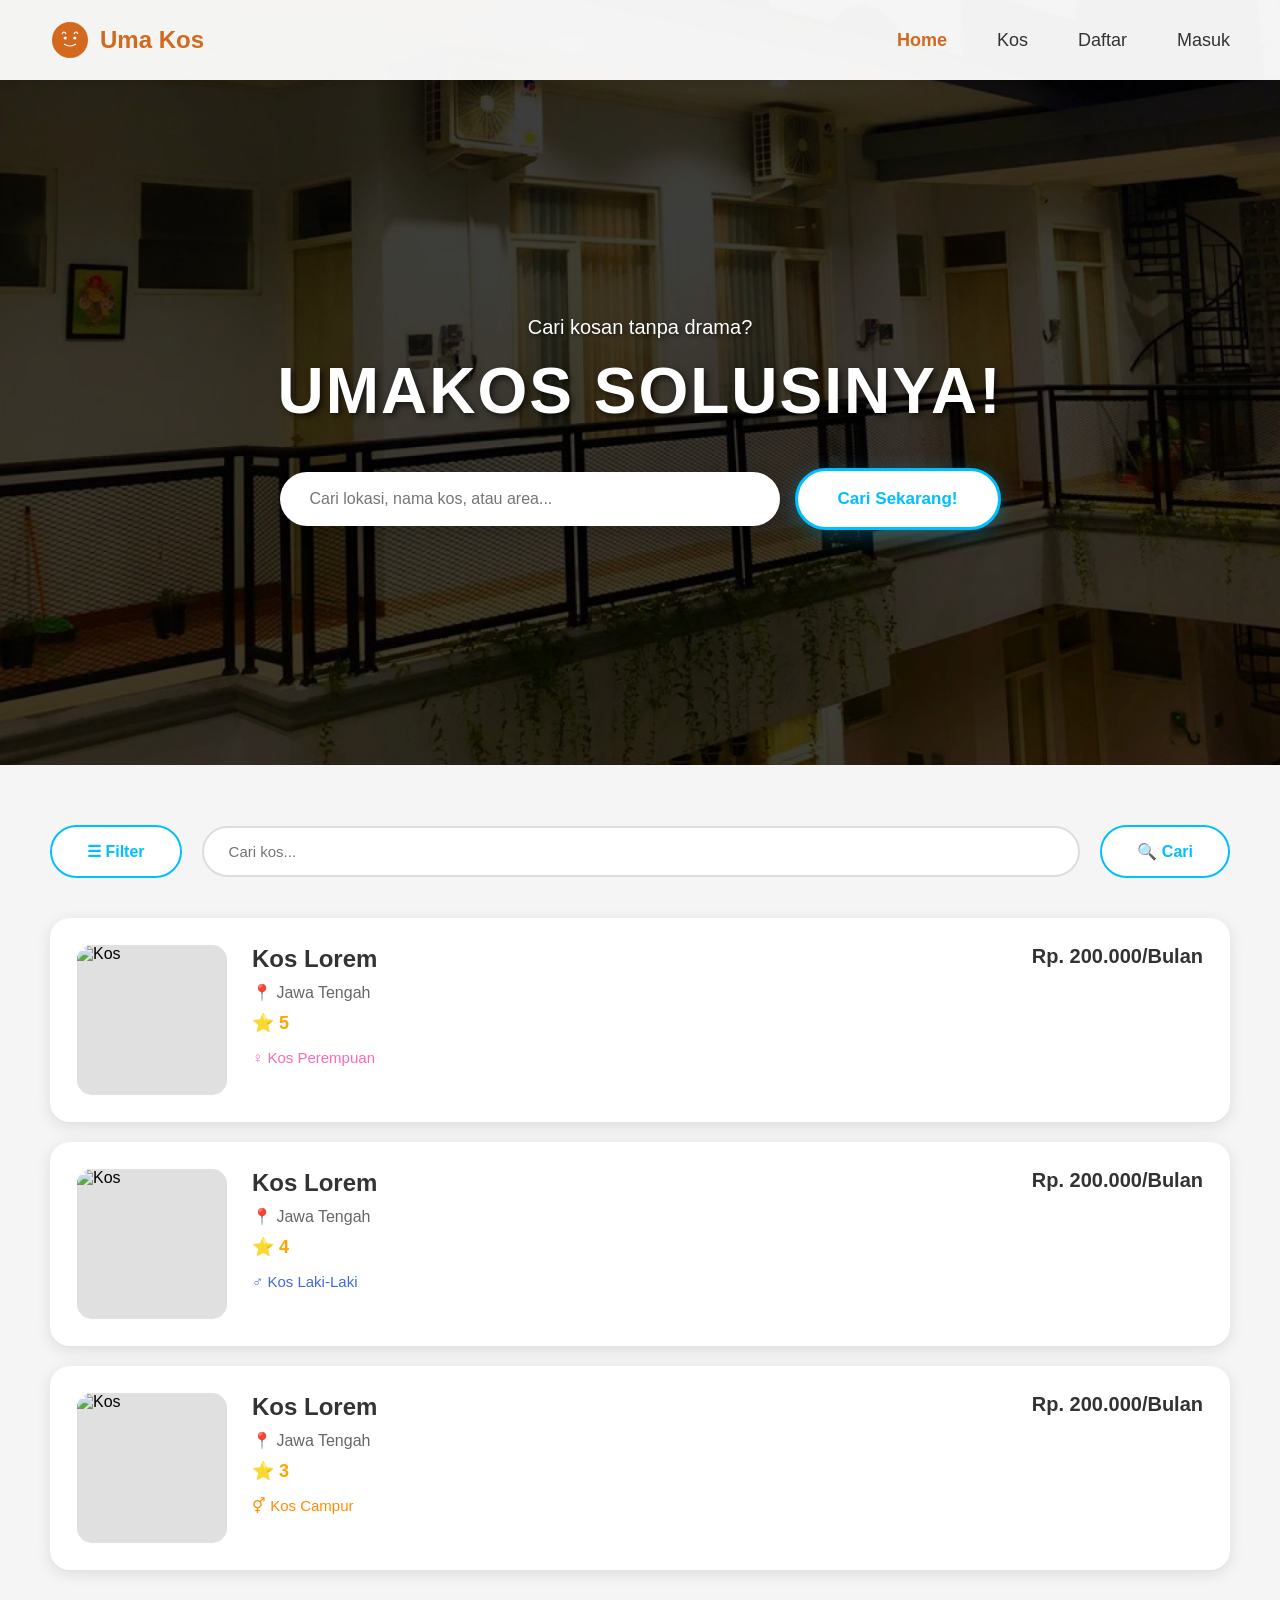
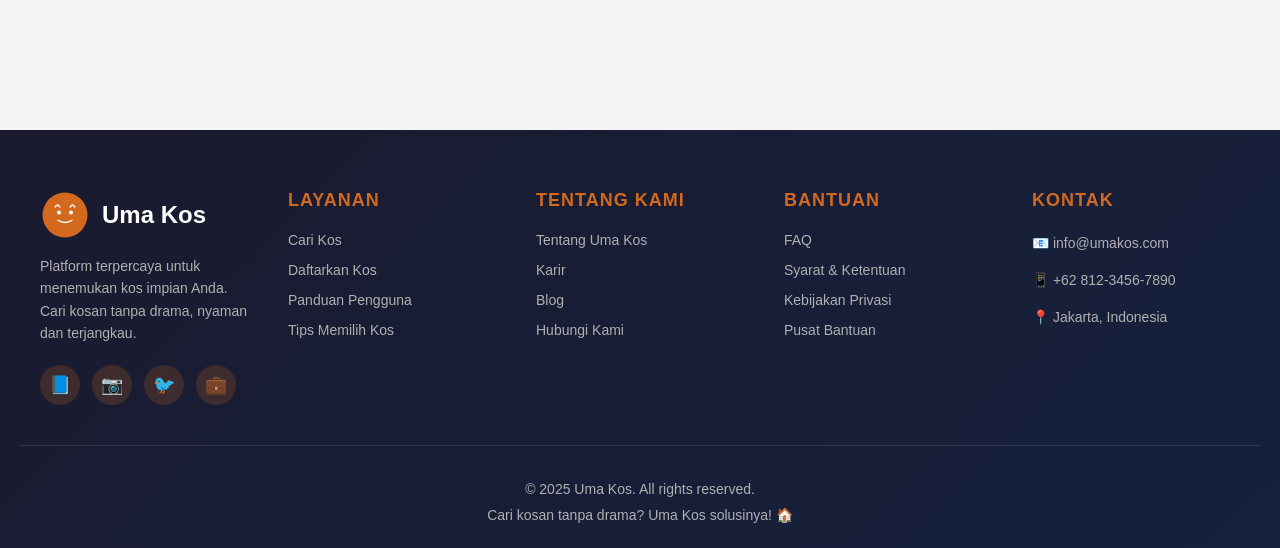
==== index.html @ e44573c7 "initial commit" ====
<!DOCTYPE html>
<html lang="id">
<head>
    <meta charset="UTF-8">
    <meta name="viewport" content="width=device-width, initial-scale=1.0">
    <title>Uma Kos - Cari Kosan Tanpa Drama</title>
    <link rel="stylesheet" href="src/css/index.css">
</head>
<body>
    <!-- Hero Section -->
    <div class="hero-section">
        <!-- Navbar -->
        <nav>
            <div class="logo">
                <svg class="logo-icon" viewBox="0 0 100 100" xmlns="http://www.w3.org/2000/svg">
                    <circle cx="50" cy="50" r="45" fill="#d2691e"/>
                    <path d="M 30 35 Q 35 25 40 35" stroke="white" stroke-width="3" fill="none"/>
                    <path d="M 60 35 Q 65 25 70 35" stroke="white" stroke-width="3" fill="none"/>
                    <circle cx="38" cy="45" r="4" fill="white"/>
                    <circle cx="62" cy="45" r="4" fill="white"/>
                    <path d="M 35 60 Q 50 70 65 60" stroke="white" stroke-width="3" fill="none"/>
                </svg>
                <span>Uma Kos</span>
            </div>
            <ul class="nav-links">
                <li><a href="#home" class="active">Home</a></li>
                <li><a href="#kos">Kos</a></li>
                <li><a href="#daftar">Daftar</a></li>
                <li><a href="#masuk">Masuk</a></li>
            </ul>
        </nav>

        <!-- Hero Content -->
        <div class="hero-content">
            <p class="hero-subtitle">Cari kosan tanpa drama?</p>
            <h1 class="hero-title">UMAKOS SOLUSINYA!</h1>
            
            <div class="search-container">
                <input 
                    type="text" 
                    class="search-input" 
                    placeholder="Cari lokasi, nama kos, atau area..."
                    id="searchInput"
                >
                <button class="search-btn" onclick="handleSearch()">Cari Sekarang!</button>
            </div>
        </div>
    </div>
    <!-- Kos Listing Section -->
    <div class="kos-section">
        <!-- Filter Bar -->
        <div class="filter-bar">
            <button class="filter-btn">
                ☰ Filter
            </button>
            <input type="text" class="filter-search" placeholder="Cari kos...">
            <button class="cari-btn">
                🔍 Cari
            </button>
        </div>
 <div class="kos-list">
            <!-- Kos Card 1 -->
            <div class="kos-card">
                <img src="https://via.placeholder.com/150" alt="Kos" class="kos-image">
                <div class="kos-info">
                    <h3 class="kos-title">Kos Lorem</h3>
                    <div class="kos-location">📍 Jawa Tengah</div>
                    <div class="kos-rating">⭐ 5</div>
                    <div class="kos-type type-perempuan">♀ Kos Perempuan</div>
                </div>
                <div class="kos-price-section">
                    <div class="kos-price">Rp. 200.000/Bulan</div>

                </div>
            </div>

            <!-- Kos Card 2 -->
            <div class="kos-card">
                <img src="https://via.placeholder.com/150" alt="Kos" class="kos-image">
                <div class="kos-info">
                    <h3 class="kos-title">Kos Lorem</h3>
                    <div class="kos-location">📍 Jawa Tengah</div>
                    <div class="kos-rating">⭐ 4</div>
                    <div class="kos-type type-laki">♂ Kos Laki-Laki</div>
                </div>
                <div class="kos-price-section">
                    <div class="kos-price">Rp. 200.000/Bulan</div>
                    
                </div>
            </div>

            <!-- Kos Card 3 -->
            <div class="kos-card">
                <img src="https://via.placeholder.com/150" alt="Kos" class="kos-image">
                <div class="kos-info">
                    <h3 class="kos-title">Kos Lorem</h3>
                    <div class="kos-location">📍 Jawa Tengah</div>
                    <div class="kos-rating">⭐ 3</div>
                    <div class="kos-type type-campur">⚥ Kos Campur</div>
                </div>
                <div class="kos-price-section">
                    <div class="kos-price">Rp. 200.000/Bulan</div>
              
                </div>
            </div>
        </div>
    </div>
        <!-- Footer Section -->
    <footer class="footer">
        <div class="footer-content">
            <div class="footer-column">
                <div class="footer-logo">
                    <svg class="logo-icon" viewBox="0 0 100 100" xmlns="http://www.w3.org/2000/svg">
                        <circle cx="50" cy="50" r="45" fill="#d2691e"/>
                        <path d="M 30 35 Q 35 25 40 35" stroke="white" stroke-width="3" fill="none"/>
                        <path d="M 60 35 Q 65 25 70 35" stroke="white" stroke-width="3" fill="none"/>
                        <circle cx="38" cy="45" r="4" fill="white"/>
                        <circle cx="62" cy="45" r="4" fill="white"/>
                        <path d="M 35 60 Q 50 70 65 60" stroke="white" stroke-width="3" fill="none"/>
                    </svg>
                    <span>Uma Kos</span>
                </div>
                <p class="footer-desc">Platform terpercaya untuk menemukan kos impian Anda. Cari kosan tanpa drama, nyaman dan terjangkau.</p>
                <div class="social-links">
                    <a href="#" class="social-icon">📘</a>
                    <a href="#" class="social-icon">📷</a>
                    <a href="#" class="social-icon">🐦</a>
                    <a href="#" class="social-icon">💼</a>
                </div>
            </div>

            <div class="footer-column">
                <h4>Layanan</h4>
                <ul class="footer-links">
                    <li><a href="#kos">Cari Kos</a></li>
                    <li><a href="#daftar">Daftarkan Kos</a></li>
                    <li><a href="#panduan">Panduan Pengguna</a></li>
                    <li><a href="#tips">Tips Memilih Kos</a></li>
                </ul>
            </div>

            <div class="footer-column">
                <h4>Tentang Kami</h4>
                <ul class="footer-links">
                    <li><a href="#tentang">Tentang Uma Kos</a></li>
                    <li><a href="#karir">Karir</a></li>
                    <li><a href="#blog">Blog</a></li>
                    <li><a href="#kontak">Hubungi Kami</a></li>
                </ul>
            </div>

            <div class="footer-column">
                <h4>Bantuan</h4>
                <ul class="footer-links">
                    <li><a href="#faq">FAQ</a></li>
                    <li><a href="#syarat">Syarat & Ketentuan</a></li>
                    <li><a href="#privasi">Kebijakan Privasi</a></li>
                    <li><a href="#support">Pusat Bantuan</a></li>
                </ul>
            </div>

            <div class="footer-column">
                <h4>Kontak</h4>
                <ul class="footer-contact">
                    <li>📧 info@umakos.com</li>
                    <li>📱 +62 812-3456-7890</li>
                    <li>📍 Jakarta, Indonesia</li>
                </ul>
            </div>
        </div>

        <div class="footer-bottom">
            <p>&copy; 2025 Uma Kos. All rights reserved.</p>
            <p class="footer-tagline">Cari kosan tanpa drama? Uma Kos solusinya! 🏠</p>
        </div>
    </footer>
    <script src="src/script/index.js">
    </script>
</body>
</html>
---- src/css/index.css ----
* {
            margin: 0;
            padding: 0;
            box-sizing: border-box;
        }

        body {
            font-family: 'Segoe UI', Tahoma, Geneva, Verdana, sans-serif;
            min-height: 100vh;
            background: #f5f5f5;
        }

        /* Hero Section with Background */
        .hero-section {
            min-height: 85vh;
            background-image: url('../image/image.png');
            background-size: cover;
            background-position: center;
            background-repeat: no-repeat;
            position: relative;
            display: flex;
            flex-direction: column;
        }

        .hero-section::before {
            content: '';
            position: absolute;
            top: 0;
            left: 0;
            right: 0;
            bottom: 0;
            background: rgba(0, 0, 0, 0.4);
            z-index: 1;
        }

        /* Navbar */
        nav {
            background: rgba(255, 255, 255, 0.95);
            padding: 20px 50px;
            display: flex;
            justify-content: space-between;
            align-items: center;
            position: relative;
            z-index: 10;
            box-shadow: 0 2px 10px rgba(0, 0, 0, 0.1);
        }

        .logo {
            display: flex;
            align-items: center;
            gap: 10px;
            color: #d2691e;
            font-size: 24px;
            font-weight: bold;
        }

        .logo-icon {
            width: 40px;
            height: 40px;
        }

        .nav-links {
            display: flex;
            gap: 50px;
            list-style: none;
            align-items: center;
        }

        .nav-links a {
            color: #333;
            text-decoration: none;
            font-weight: 500;
            font-size: 18px;
            transition: color 0.3s ease;
        }

        .nav-links a:hover {
            color: #d2691e;
        }

        .nav-links a.active {
            color: #d2691e;
            font-weight: 600;
        }

        .user-icon {
            width: 35px;
            height: 35px;
            background: #00bfff;
            border-radius: 50%;
            display: flex;
            align-items: center;
            justify-content: center;
            color: white;
            font-size: 18px;
            cursor: pointer;
            transition: all 0.3s ease;
        }

        .user-icon:hover {
            background: #0099cc;
            transform: scale(1.1);
        }

        /* Hero Content */
        .hero-content {
            flex: 1;
            display: flex;
            flex-direction: column;
            justify-content: center;
            align-items: center;
            position: relative;
            z-index: 2;
            padding: 60px 20px;
            text-align: center;
        }

        .hero-subtitle {
            color: white;
            font-size: 20px;
            font-weight: 400;
            margin-bottom: 15px;
            text-shadow: 2px 2px 4px rgba(0, 0, 0, 0.5);
            animation: fadeInDown 0.8s ease;
        }

        .hero-title {
            color: white;
            font-size: 64px;
            font-weight: 900;
            margin-bottom: 40px;
            text-shadow: 3px 3px 6px rgba(0, 0, 0, 0.6);
            letter-spacing: 2px;
            animation: fadeInUp 0.8s ease;
        }

        @keyframes fadeInDown {
            from {
                opacity: 0;
                transform: translateY(-30px);
            }
            to {
                opacity: 1;
                transform: translateY(0);
            }
        }

        @keyframes fadeInUp {
            from {
                opacity: 0;
                transform: translateY(30px);
            }
            to {
                opacity: 1;
                transform: translateY(0);
            }
        }

        .search-container {
            display: flex;
            gap: 15px;
            align-items: center;
            animation: fadeIn 1s ease 0.3s backwards;
        }

        @keyframes fadeIn {
            from {
                opacity: 0;
            }
            to {
                opacity: 1;
            }
        }

        .search-input {
            padding: 18px 30px;
            width: 500px;
            border: none;
            border-radius: 50px;
            font-size: 16px;
            box-shadow: 0 5px 20px rgba(0, 0, 0, 0.2);
            transition: all 0.3s ease;
        }

        .search-input:focus {
            outline: none;
            box-shadow: 0 8px 30px rgba(0, 0, 0, 0.3);
            transform: translateY(-2px);
        }

        .search-btn {
            padding: 18px 40px;
            background: white;
            color: #00bfff;
            border: 3px solid #00bfff;
            border-radius: 50px;
            font-size: 17px;
            font-weight: 700;
            cursor: pointer;
            transition: all 0.3s ease;
            box-shadow: 0 5px 20px rgba(0, 191, 255, 0.3);
            white-space: nowrap;
        }

        .search-btn:hover {
            background: #00bfff;
            color: white;
            transform: translateY(-3px);
            box-shadow: 0 8px 25px rgba(0, 191, 255, 0.5);
        }

        /* Kos Listing Section */
        .kos-section {
            padding: 60px 50px;
            background: #f5f5f5;
        }

        .filter-bar {
            display: flex;
            gap: 20px;
            margin-bottom: 40px;
            align-items: center;
        }

        .filter-btn {
            padding: 15px 35px;
            background: white;
            color: #00bfff;
            border: 2px solid #00bfff;
            border-radius: 50px;
            font-size: 16px;
            font-weight: 600;
            cursor: pointer;
            display: flex;
            align-items: center;
            gap: 10px;
            transition: all 0.3s ease;
        }

        .filter-btn:hover {
            background: #00bfff;
            color: white;
        }

        .filter-search {
            flex: 1;
            padding: 15px 25px;
            border: 2px solid #ddd;
            border-radius: 50px;
            font-size: 15px;
            transition: all 0.3s ease;
        }

        .filter-search:focus {
            outline: none;
            border-color: #00bfff;
        }

        .cari-btn {
            padding: 15px 35px;
            background: white;
            color: #00bfff;
            border: 2px solid #00bfff;
            border-radius: 50px;
            font-size: 16px;
            font-weight: 600;
            cursor: pointer;
            display: flex;
            align-items: center;
            gap: 10px;
            transition: all 0.3s ease;
        }

        .cari-btn:hover {
            background: #00bfff;
            color: white;
        }

        /* Kos Cards */
        .kos-list {
            display: flex;
            flex-direction: column;
            gap: 20px;
            margin-bottom: 40px;
        }

        .kos-card {
            background: white;
            border-radius: 20px;
            padding: 25px;
            display: flex;
            gap: 25px;
            box-shadow: 0 4px 15px rgba(0, 0, 0, 0.1);
            transition: all 0.3s ease;
            border: 2px solid transparent;
        }

        .kos-card:hover {
            transform: translateY(-5px);
            box-shadow: 0 8px 25px rgba(0, 0, 0, 0.15);
            border-color: #00bfff;
        }

        .kos-image {
            width: 150px;
            height: 150px;
            border-radius: 15px;
            object-fit: cover;
            background: #e0e0e0;
            flex-shrink: 0;
        }

        .kos-info {
            flex: 1;
            display: flex;
            flex-direction: column;
            gap: 10px;
        }

        .kos-title {
            font-size: 24px;
            font-weight: 700;
            color: #333;
        }

        .kos-location {
            color: #666;
            font-size: 16px;
            display: flex;
            align-items: center;
            gap: 5px;
        }

        .kos-rating {
            color: #ffa500;
            font-size: 18px;
            font-weight: 600;
        }

        .kos-type {
            font-size: 15px;
            font-weight: 500;
            margin-top: 5px;
        }

        .type-perempuan {
            color: #ff69b4;
        }

        .type-laki {
            color: #4169e1;
        }

        .type-campur {
            color: #ff8c00;
        }

        .kos-price-section {
            display: flex;
            flex-direction: column;
            align-items: flex-end;
            justify-content: space-between;
        }

        .kos-price {
            font-size: 20px;
            font-weight: 700;
            color: #333;
            text-align: right;
        }

        .book-btn {
            padding: 12px 35px;
            background: white;
            color: #00bfff;
            border: 2px solid #00bfff;
            border-radius: 50px;
            font-size: 16px;
            font-weight: 600;
            cursor: pointer;
            display: flex;
            align-items: center;
            gap: 8px;
            transition: all 0.3s ease;
        }

        .book-btn:hover {
            background: #00bfff;
            color: white;
            transform: scale(1.05);
        }

        /* Pagination */
        .pagination {
            display: flex;
            justify-content: center;
            gap: 15px;
            margin-top: 40px;
        }

        .page-btn {
            width: 50px;
            height: 50px;
            border: 2px solid #00bfff;
            background: white;
            color: #00bfff;
            border-radius: 50%;
            font-size: 18px;
            font-weight: 600;
            cursor: pointer;
            transition: all 0.3s ease;
            display: flex;
            align-items: center;
            justify-content: center;
        }

        .page-btn:hover {
            background: #00bfff;
            color: white;
            transform: scale(1.1);
        }

        .page-btn.active {
            background: #00bfff;
            color: white;
        }

        /* Responsive */
        @media (max-width: 768px) {
            nav {
                padding: 15px 25px;
            }

            .nav-links {
                gap: 20px;
            }

            .hero-title {
                font-size: 36px;
            }

            .search-container {
                flex-direction: column;
                width: 100%;
                padding: 0 20px;
            }

            .search-input {
                width: 100%;
            }

            .kos-section {
                padding: 40px 20px;
            }

            .filter-bar {
                flex-direction: column;
            }

            .kos-card {
                flex-direction: column;
            }

            .kos-image {
                width: 100%;
                height: 200px;
            }

            .kos-price-section {
                flex-direction: row;
                align-items: center;
            }
        }
/* Footer Section */
.footer {
    background: linear-gradient(135deg, #1a1a2e 0%, #16213e 100%);
    color: #fff;
    padding: 60px 20px 20px;
    margin-top: 60px;
    width: 100%;
}

.footer-content {
    max-width: 1200px;
    margin: 0 auto;
    display: grid;
    grid-template-columns: repeat(auto-fit, minmax(200px, 1fr));
    gap: 40px;
    margin-bottom: 40px;
}

.footer-column h4 {
    color: #d2691e;
    font-size: 18px;
    margin-bottom: 20px;
    font-weight: 600;
    text-transform: uppercase;
    letter-spacing: 1px;
}

.footer-logo {
    display: flex;
    align-items: center;
    gap: 12px;
    margin-bottom: 15px;
}

.footer-logo .logo-icon {
    width: 50px;
    height: 50px;
}

.footer-logo span {
    font-size: 24px;
    font-weight: bold;
    color: #fff;
}

.footer-desc {
    color: #b0b0b0;
    line-height: 1.6;
    margin-bottom: 20px;
    font-size: 14px;
}

.social-links {
    display: flex;
    gap: 12px;
}

.social-icon {
    width: 40px;
    height: 40px;
    display: flex;
    align-items: center;
    justify-content: center;
    background: rgba(210, 105, 30, 0.2);
    border-radius: 50%;
    font-size: 18px;
    text-decoration: none;
    transition: all 0.3s ease;
}

.social-icon:hover {
    background: #d2691e;
    transform: translateY(-3px);
    box-shadow: 0 5px 15px rgba(210, 105, 30, 0.3);
}

.footer-links {
    list-style: none;
    padding: 0;
}

.footer-links li {
    margin-bottom: 12px;
}

.footer-links a {
    color: #b0b0b0;
    text-decoration: none;
    font-size: 14px;
    transition: all 0.3s ease;
    display: inline-block;
}

.footer-links a:hover {
    color: #d2691e;
    padding-left: 5px;
}

.footer-contact {
    list-style: none;
    padding: 0;
}

.footer-contact li {
    color: #b0b0b0;
    margin-bottom: 12px;
    font-size: 14px;
    line-height: 1.8;
}

.footer-bottom {
    border-top: 1px solid rgba(255, 255, 255, 0.1);
    padding-top: 30px;
    text-align: center;
}

.footer-bottom p {
    color: #b0b0b0;
    font-size: 14px;
    margin: 5px 0;
}

.footer-tagline {
    color: #d2691e;
    font-weight: 500;
    margin-top: 10px !important;
}

/* Responsive Footer */
@media (max-width: 768px) {
    .footer {
        padding: 40px 20px 20px;
    }
    
    .footer-content {
        grid-template-columns: repeat(auto-fit, minmax(150px, 1fr));
        gap: 30px;
    }
    
    .footer-column h4 {
        font-size: 16px;
    }
}
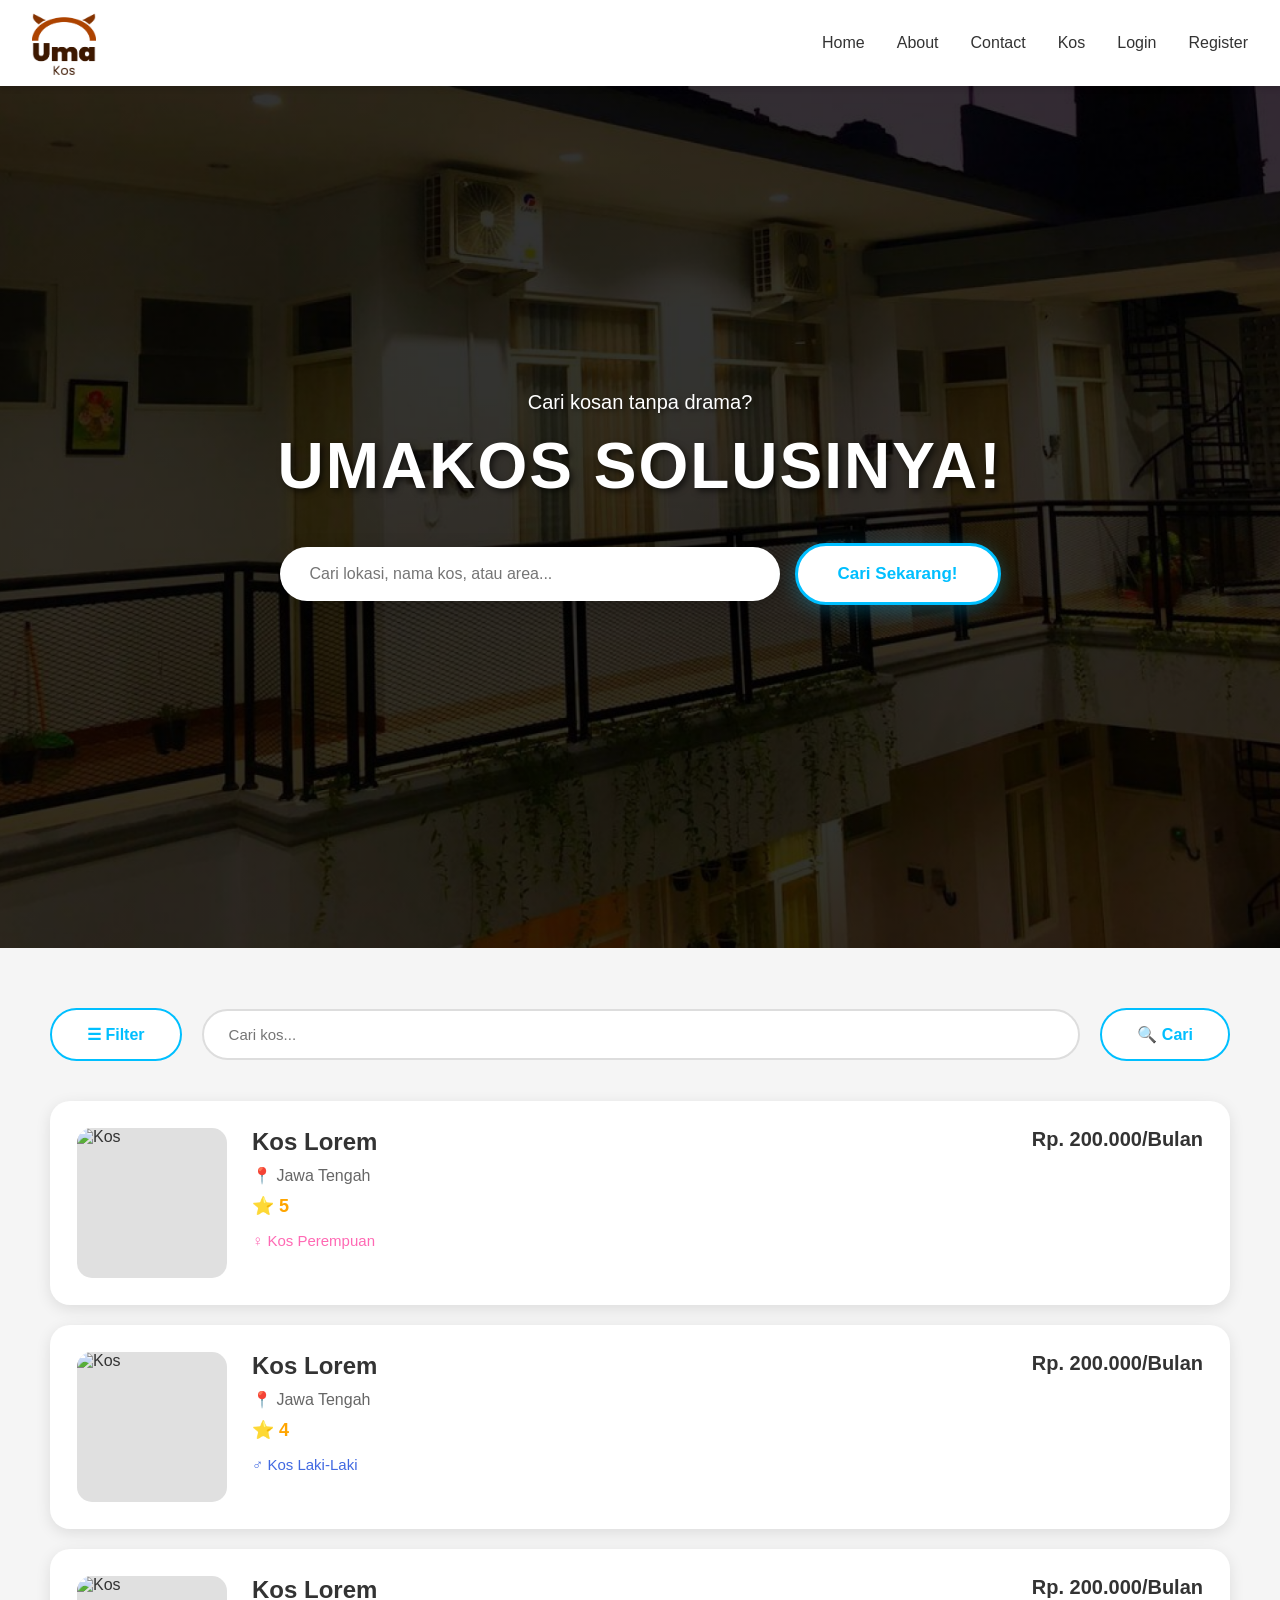
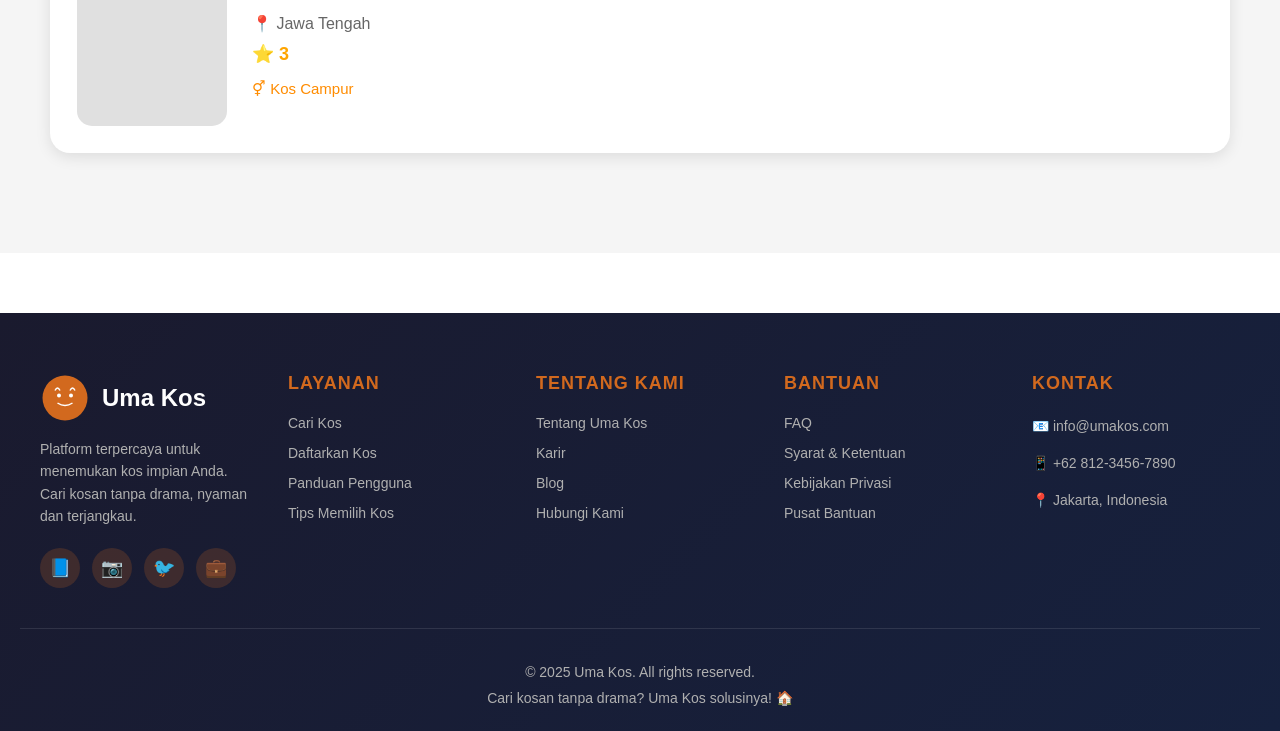
==== commit 64e2ca8e: "merge and revision" ====
--- a/index.html
+++ b/index.html
@@ -1,180 +1,203 @@
 <!DOCTYPE html>
 <html lang="id">
-<head>
-    <meta charset="UTF-8">
-    <meta name="viewport" content="width=device-width, initial-scale=1.0">
+  <head>
+    <meta charset="UTF-8" />
+    <meta name="viewport" content="width=device-width, initial-scale=1.0" />
     <title>Uma Kos - Cari Kosan Tanpa Drama</title>
-    <link rel="stylesheet" href="src/css/index.css">
-</head>
-<body>
+    <link rel="stylesheet" href="public/css/index.css" />
+    <link rel="stylesheet" href="public/css/style.css" />
+  </head>
+  <body>
+    <nav id="navbar" class="navbar">
+      <div id="logo" class="logo">
+        <img src="../public/img/Logo.png" alt="logo" />
+      </div>
+      <div class="nav-link">
+        <a class="active" href="">Home</a>
+        <a href="">About</a>
+        <a href="">Contact</a>
+        <a href="">Kos</a>
+        <a href="../Auth/Login.html">Login</a>
+        <a href="../Auth/Register.html">Register</a>
+      </div>
+    </nav>
     <!-- Hero Section -->
     <div class="hero-section">
-        <!-- Navbar -->
-        <nav>
-            <div class="logo">
-                <svg class="logo-icon" viewBox="0 0 100 100" xmlns="http://www.w3.org/2000/svg">
-                    <circle cx="50" cy="50" r="45" fill="#d2691e"/>
-                    <path d="M 30 35 Q 35 25 40 35" stroke="white" stroke-width="3" fill="none"/>
-                    <path d="M 60 35 Q 65 25 70 35" stroke="white" stroke-width="3" fill="none"/>
-                    <circle cx="38" cy="45" r="4" fill="white"/>
-                    <circle cx="62" cy="45" r="4" fill="white"/>
-                    <path d="M 35 60 Q 50 70 65 60" stroke="white" stroke-width="3" fill="none"/>
-                </svg>
-                <span>Uma Kos</span>
-            </div>
-            <ul class="nav-links">
-                <li><a href="#home" class="active">Home</a></li>
-                <li><a href="#kos">Kos</a></li>
-                <li><a href="#daftar">Daftar</a></li>
-                <li><a href="#masuk">Masuk</a></li>
-            </ul>
-        </nav>
-
-        <!-- Hero Content -->
-        <div class="hero-content">
-            <p class="hero-subtitle">Cari kosan tanpa drama?</p>
-            <h1 class="hero-title">UMAKOS SOLUSINYA!</h1>
-            
-            <div class="search-container">
-                <input 
-                    type="text" 
-                    class="search-input" 
-                    placeholder="Cari lokasi, nama kos, atau area..."
-                    id="searchInput"
-                >
-                <button class="search-btn" onclick="handleSearch()">Cari Sekarang!</button>
-            </div>
-        </div>
+      <!-- Hero Content -->
+      <div class="hero-content">
+        <p class="hero-subtitle">Cari kosan tanpa drama?</p>
+        <h1 class="hero-title">UMAKOS SOLUSINYA!</h1>
+
+        <div class="search-container">
+          <input
+            type="text"
+            class="search-input"
+            placeholder="Cari lokasi, nama kos, atau area..."
+            id="searchInput"
+          />
+          <button class="search-btn" onclick="handleSearch()">
+            Cari Sekarang!
+          </button>
+        </div>
+      </div>
     </div>
     <!-- Kos Listing Section -->
     <div class="kos-section">
-        <!-- Filter Bar -->
-        <div class="filter-bar">
-            <button class="filter-btn">
-                ☰ Filter
-            </button>
-            <input type="text" class="filter-search" placeholder="Cari kos...">
-            <button class="cari-btn">
-                🔍 Cari
-            </button>
-        </div>
- <div class="kos-list">
-            <!-- Kos Card 1 -->
-            <div class="kos-card">
-                <img src="https://via.placeholder.com/150" alt="Kos" class="kos-image">
-                <div class="kos-info">
-                    <h3 class="kos-title">Kos Lorem</h3>
-                    <div class="kos-location">📍 Jawa Tengah</div>
-                    <div class="kos-rating">⭐ 5</div>
-                    <div class="kos-type type-perempuan">♀ Kos Perempuan</div>
-                </div>
-                <div class="kos-price-section">
-                    <div class="kos-price">Rp. 200.000/Bulan</div>
-
-                </div>
-            </div>
-
-            <!-- Kos Card 2 -->
-            <div class="kos-card">
-                <img src="https://via.placeholder.com/150" alt="Kos" class="kos-image">
-                <div class="kos-info">
-                    <h3 class="kos-title">Kos Lorem</h3>
-                    <div class="kos-location">📍 Jawa Tengah</div>
-                    <div class="kos-rating">⭐ 4</div>
-                    <div class="kos-type type-laki">♂ Kos Laki-Laki</div>
-                </div>
-                <div class="kos-price-section">
-                    <div class="kos-price">Rp. 200.000/Bulan</div>
-                    
-                </div>
-            </div>
-
-            <!-- Kos Card 3 -->
-            <div class="kos-card">
-                <img src="https://via.placeholder.com/150" alt="Kos" class="kos-image">
-                <div class="kos-info">
-                    <h3 class="kos-title">Kos Lorem</h3>
-                    <div class="kos-location">📍 Jawa Tengah</div>
-                    <div class="kos-rating">⭐ 3</div>
-                    <div class="kos-type type-campur">⚥ Kos Campur</div>
-                </div>
-                <div class="kos-price-section">
-                    <div class="kos-price">Rp. 200.000/Bulan</div>
-              
-                </div>
-            </div>
-        </div>
+      <!-- Filter Bar -->
+      <div class="filter-bar">
+        <button class="filter-btn">☰ Filter</button>
+        <input type="text" class="filter-search" placeholder="Cari kos..." />
+        <button class="cari-btn">🔍 Cari</button>
+      </div>
+      <div class="kos-list">
+        <!-- Kos Card 1 -->
+        <div class="kos-card">
+          <img
+            src="https://via.placeholder.com/150"
+            alt="Kos"
+            class="kos-image"
+          />
+          <div class="kos-info">
+            <h3 class="kos-title">Kos Lorem</h3>
+            <div class="kos-location">📍 Jawa Tengah</div>
+            <div class="kos-rating">⭐ 5</div>
+            <div class="kos-type type-perempuan">♀ Kos Perempuan</div>
+          </div>
+          <div class="kos-price-section">
+            <div class="kos-price">Rp. 200.000/Bulan</div>
+          </div>
+        </div>
+
+        <!-- Kos Card 2 -->
+        <div class="kos-card">
+          <img
+            src="https://via.placeholder.com/150"
+            alt="Kos"
+            class="kos-image"
+          />
+          <div class="kos-info">
+            <h3 class="kos-title">Kos Lorem</h3>
+            <div class="kos-location">📍 Jawa Tengah</div>
+            <div class="kos-rating">⭐ 4</div>
+            <div class="kos-type type-laki">♂ Kos Laki-Laki</div>
+          </div>
+          <div class="kos-price-section">
+            <div class="kos-price">Rp. 200.000/Bulan</div>
+          </div>
+        </div>
+
+        <!-- Kos Card 3 -->
+        <div class="kos-card">
+          <img
+            src="https://via.placeholder.com/150"
+            alt="Kos"
+            class="kos-image"
+          />
+          <div class="kos-info">
+            <h3 class="kos-title">Kos Lorem</h3>
+            <div class="kos-location">📍 Jawa Tengah</div>
+            <div class="kos-rating">⭐ 3</div>
+            <div class="kos-type type-campur">⚥ Kos Campur</div>
+          </div>
+          <div class="kos-price-section">
+            <div class="kos-price">Rp. 200.000/Bulan</div>
+          </div>
+        </div>
+      </div>
     </div>
-        <!-- Footer Section -->
+    <!-- Footer Section -->
     <footer class="footer">
-        <div class="footer-content">
-            <div class="footer-column">
-                <div class="footer-logo">
-                    <svg class="logo-icon" viewBox="0 0 100 100" xmlns="http://www.w3.org/2000/svg">
-                        <circle cx="50" cy="50" r="45" fill="#d2691e"/>
-                        <path d="M 30 35 Q 35 25 40 35" stroke="white" stroke-width="3" fill="none"/>
-                        <path d="M 60 35 Q 65 25 70 35" stroke="white" stroke-width="3" fill="none"/>
-                        <circle cx="38" cy="45" r="4" fill="white"/>
-                        <circle cx="62" cy="45" r="4" fill="white"/>
-                        <path d="M 35 60 Q 50 70 65 60" stroke="white" stroke-width="3" fill="none"/>
-                    </svg>
-                    <span>Uma Kos</span>
-                </div>
-                <p class="footer-desc">Platform terpercaya untuk menemukan kos impian Anda. Cari kosan tanpa drama, nyaman dan terjangkau.</p>
-                <div class="social-links">
-                    <a href="#" class="social-icon">📘</a>
-                    <a href="#" class="social-icon">📷</a>
-                    <a href="#" class="social-icon">🐦</a>
-                    <a href="#" class="social-icon">💼</a>
-                </div>
-            </div>
-
-            <div class="footer-column">
-                <h4>Layanan</h4>
-                <ul class="footer-links">
-                    <li><a href="#kos">Cari Kos</a></li>
-                    <li><a href="#daftar">Daftarkan Kos</a></li>
-                    <li><a href="#panduan">Panduan Pengguna</a></li>
-                    <li><a href="#tips">Tips Memilih Kos</a></li>
-                </ul>
-            </div>
-
-            <div class="footer-column">
-                <h4>Tentang Kami</h4>
-                <ul class="footer-links">
-                    <li><a href="#tentang">Tentang Uma Kos</a></li>
-                    <li><a href="#karir">Karir</a></li>
-                    <li><a href="#blog">Blog</a></li>
-                    <li><a href="#kontak">Hubungi Kami</a></li>
-                </ul>
-            </div>
-
-            <div class="footer-column">
-                <h4>Bantuan</h4>
-                <ul class="footer-links">
-                    <li><a href="#faq">FAQ</a></li>
-                    <li><a href="#syarat">Syarat & Ketentuan</a></li>
-                    <li><a href="#privasi">Kebijakan Privasi</a></li>
-                    <li><a href="#support">Pusat Bantuan</a></li>
-                </ul>
-            </div>
-
-            <div class="footer-column">
-                <h4>Kontak</h4>
-                <ul class="footer-contact">
-                    <li>📧 info@umakos.com</li>
-                    <li>📱 +62 812-3456-7890</li>
-                    <li>📍 Jakarta, Indonesia</li>
-                </ul>
-            </div>
-        </div>
-
-        <div class="footer-bottom">
-            <p>&copy; 2025 Uma Kos. All rights reserved.</p>
-            <p class="footer-tagline">Cari kosan tanpa drama? Uma Kos solusinya! 🏠</p>
-        </div>
+      <div class="footer-content">
+        <div class="footer-column">
+          <div class="footer-logo">
+            <svg
+              class="logo-icon"
+              viewBox="0 0 100 100"
+              xmlns="http://www.w3.org/2000/svg"
+            >
+              <circle cx="50" cy="50" r="45" fill="#d2691e" />
+              <path
+                d="M 30 35 Q 35 25 40 35"
+                stroke="white"
+                stroke-width="3"
+                fill="none"
+              />
+              <path
+                d="M 60 35 Q 65 25 70 35"
+                stroke="white"
+                stroke-width="3"
+                fill="none"
+              />
+              <circle cx="38" cy="45" r="4" fill="white" />
+              <circle cx="62" cy="45" r="4" fill="white" />
+              <path
+                d="M 35 60 Q 50 70 65 60"
+                stroke="white"
+                stroke-width="3"
+                fill="none"
+              />
+            </svg>
+            <span>Uma Kos</span>
+          </div>
+          <p class="footer-desc">
+            Platform terpercaya untuk menemukan kos impian Anda. Cari kosan
+            tanpa drama, nyaman dan terjangkau.
+          </p>
+          <div class="social-links">
+            <a href="#" class="social-icon">📘</a>
+            <a href="#" class="social-icon">📷</a>
+            <a href="#" class="social-icon">🐦</a>
+            <a href="#" class="social-icon">💼</a>
+          </div>
+        </div>
+
+        <div class="footer-column">
+          <h4>Layanan</h4>
+          <ul class="footer-links">
+            <li><a href="#kos">Cari Kos</a></li>
+            <li><a href="#daftar">Daftarkan Kos</a></li>
+            <li><a href="#panduan">Panduan Pengguna</a></li>
+            <li><a href="#tips">Tips Memilih Kos</a></li>
+          </ul>
+        </div>
+
+        <div class="footer-column">
+          <h4>Tentang Kami</h4>
+          <ul class="footer-links">
+            <li><a href="#tentang">Tentang Uma Kos</a></li>
+            <li><a href="#karir">Karir</a></li>
+            <li><a href="#blog">Blog</a></li>
+            <li><a href="#kontak">Hubungi Kami</a></li>
+          </ul>
+        </div>
+
+        <div class="footer-column">
+          <h4>Bantuan</h4>
+          <ul class="footer-links">
+            <li><a href="#faq">FAQ</a></li>
+            <li><a href="#syarat">Syarat & Ketentuan</a></li>
+            <li><a href="#privasi">Kebijakan Privasi</a></li>
+            <li><a href="#support">Pusat Bantuan</a></li>
+          </ul>
+        </div>
+
+        <div class="footer-column">
+          <h4>Kontak</h4>
+          <ul class="footer-contact">
+            <li>📧 info@umakos.com</li>
+            <li>📱 +62 812-3456-7890</li>
+            <li>📍 Jakarta, Indonesia</li>
+          </ul>
+        </div>
+      </div>
+
+      <div class="footer-bottom">
+        <p>&copy; 2025 Uma Kos. All rights reserved.</p>
+        <p class="footer-tagline">
+          Cari kosan tanpa drama? Uma Kos solusinya! 🏠
+        </p>
+      </div>
     </footer>
-    <script src="src/script/index.js">
-    </script>
-</body>
-</html>+    <script src="public/js/index.js"></script>
+  </body>
+</html>
--- a/public/css/index.css
+++ b/public/css/index.css
@@ -0,0 +1,601 @@
+* {
+  margin: 0;
+  padding: 0;
+  box-sizing: border-box;
+}
+
+.hero-section {
+  display: flex;
+  justify-content: center;
+  align-items: center;
+  background-image:
+    linear-gradient(rgba(0, 0, 0, 0.5), rgba(0, 0, 0, 0.5)),
+    url("../img/image.png");
+  background-position: center;
+  background-size: cover;
+  background-repeat: no-repeat;
+  height: 100dvh;
+  margin-top: 3rem;
+}
+
+/* Navbar */
+nav {
+  background: rgba(255, 255, 255, 0.95);
+  padding: 20px 50px;
+  display: flex;
+  justify-content: space-between;
+  align-items: center;
+  position: relative;
+  z-index: 10;
+  box-shadow: 0 2px 10px rgba(0, 0, 0, 0.1);
+}
+
+.logo {
+  display: flex;
+  align-items: center;
+  gap: 10px;
+  color: #d2691e;
+  font-size: 24px;
+  font-weight: bold;
+}
+
+.logo-icon {
+  width: 40px;
+  height: 40px;
+}
+
+.nav-links {
+  display: flex;
+  gap: 50px;
+  list-style: none;
+  align-items: center;
+}
+
+.nav-links a {
+  color: #333;
+  text-decoration: none;
+  font-weight: 500;
+  font-size: 18px;
+  transition: color 0.3s ease;
+}
+
+.nav-links a:hover {
+  color: #d2691e;
+}
+
+.nav-links a.active {
+  color: #d2691e;
+  font-weight: 600;
+}
+
+.user-icon {
+  width: 35px;
+  height: 35px;
+  background: #00bfff;
+  border-radius: 50%;
+  display: flex;
+  align-items: center;
+  justify-content: center;
+  color: white;
+  font-size: 18px;
+  cursor: pointer;
+  transition: all 0.3s ease;
+}
+
+.user-icon:hover {
+  background: #0099cc;
+  transform: scale(1.1);
+}
+
+/* Hero Content */
+.hero-content {
+  flex: 1;
+  display: flex;
+  flex-direction: column;
+  justify-content: center;
+  align-items: center;
+  position: relative;
+  z-index: 2;
+  padding: 60px 20px;
+  text-align: center;
+}
+
+.hero-subtitle {
+  color: white;
+  font-size: 20px;
+  font-weight: 400;
+  margin-bottom: 15px;
+  text-shadow: 2px 2px 4px rgba(0, 0, 0, 0.5);
+  animation: fadeInDown 0.8s ease;
+}
+
+.hero-title {
+  color: white;
+  font-size: 64px;
+  font-weight: 900;
+  margin-bottom: 40px;
+  text-shadow: 3px 3px 6px rgba(0, 0, 0, 0.6);
+  letter-spacing: 2px;
+  animation: fadeInUp 0.8s ease;
+}
+
+@keyframes fadeInDown {
+  from {
+    opacity: 0;
+    transform: translateY(-30px);
+  }
+  to {
+    opacity: 1;
+    transform: translateY(0);
+  }
+}
+
+@keyframes fadeInUp {
+  from {
+    opacity: 0;
+    transform: translateY(30px);
+  }
+  to {
+    opacity: 1;
+    transform: translateY(0);
+  }
+}
+
+.search-container {
+  display: flex;
+  gap: 15px;
+  align-items: center;
+  animation: fadeIn 1s ease 0.3s backwards;
+}
+
+@keyframes fadeIn {
+  from {
+    opacity: 0;
+  }
+  to {
+    opacity: 1;
+  }
+}
+
+.search-input {
+  padding: 18px 30px;
+  width: 500px;
+  border: none;
+  border-radius: 50px;
+  font-size: 16px;
+  box-shadow: 0 5px 20px rgba(0, 0, 0, 0.2);
+  transition: all 0.3s ease;
+}
+
+.search-input:focus {
+  outline: none;
+  box-shadow: 0 8px 30px rgba(0, 0, 0, 0.3);
+  transform: translateY(-2px);
+}
+
+.search-btn {
+  padding: 18px 40px;
+  background: white;
+  color: #00bfff;
+  border: 3px solid #00bfff;
+  border-radius: 50px;
+  font-size: 17px;
+  font-weight: 700;
+  cursor: pointer;
+  transition: all 0.3s ease;
+  box-shadow: 0 5px 20px rgba(0, 191, 255, 0.3);
+  white-space: nowrap;
+}
+
+.search-btn:hover {
+  background: #00bfff;
+  color: white;
+  transform: translateY(-3px);
+  box-shadow: 0 8px 25px rgba(0, 191, 255, 0.5);
+}
+
+/* Kos Listing Section */
+.kos-section {
+  padding: 60px 50px;
+  background: #f5f5f5;
+}
+
+.filter-bar {
+  display: flex;
+  gap: 20px;
+  margin-bottom: 40px;
+  align-items: center;
+}
+
+.filter-btn {
+  padding: 15px 35px;
+  background: white;
+  color: #00bfff;
+  border: 2px solid #00bfff;
+  border-radius: 50px;
+  font-size: 16px;
+  font-weight: 600;
+  cursor: pointer;
+  display: flex;
+  align-items: center;
+  gap: 10px;
+  transition: all 0.3s ease;
+}
+
+.filter-btn:hover {
+  background: #00bfff;
+  color: white;
+}
+
+.filter-search {
+  flex: 1;
+  padding: 15px 25px;
+  border: 2px solid #ddd;
+  border-radius: 50px;
+  font-size: 15px;
+  transition: all 0.3s ease;
+}
+
+.filter-search:focus {
+  outline: none;
+  border-color: #00bfff;
+}
+
+.cari-btn {
+  padding: 15px 35px;
+  background: white;
+  color: #00bfff;
+  border: 2px solid #00bfff;
+  border-radius: 50px;
+  font-size: 16px;
+  font-weight: 600;
+  cursor: pointer;
+  display: flex;
+  align-items: center;
+  gap: 10px;
+  transition: all 0.3s ease;
+}
+
+.cari-btn:hover {
+  background: #00bfff;
+  color: white;
+}
+
+/* Kos Cards */
+.kos-list {
+  display: flex;
+  flex-direction: column;
+  gap: 20px;
+  margin-bottom: 40px;
+}
+
+.kos-card {
+  background: white;
+  border-radius: 20px;
+  padding: 25px;
+  display: flex;
+  gap: 25px;
+  box-shadow: 0 4px 15px rgba(0, 0, 0, 0.1);
+  transition: all 0.3s ease;
+  border: 2px solid transparent;
+}
+
+.kos-card:hover {
+  transform: translateY(-5px);
+  box-shadow: 0 8px 25px rgba(0, 0, 0, 0.15);
+  border-color: #00bfff;
+}
+
+.kos-image {
+  width: 150px;
+  height: 150px;
+  border-radius: 15px;
+  object-fit: cover;
+  background: #e0e0e0;
+  flex-shrink: 0;
+}
+
+.kos-info {
+  flex: 1;
+  display: flex;
+  flex-direction: column;
+  gap: 10px;
+}
+
+.kos-title {
+  font-size: 24px;
+  font-weight: 700;
+  color: #333;
+}
+
+.kos-location {
+  color: #666;
+  font-size: 16px;
+  display: flex;
+  align-items: center;
+  gap: 5px;
+}
+
+.kos-rating {
+  color: #ffa500;
+  font-size: 18px;
+  font-weight: 600;
+}
+
+.kos-type {
+  font-size: 15px;
+  font-weight: 500;
+  margin-top: 5px;
+}
+
+.type-perempuan {
+  color: #ff69b4;
+}
+
+.type-laki {
+  color: #4169e1;
+}
+
+.type-campur {
+  color: #ff8c00;
+}
+
+.kos-price-section {
+  display: flex;
+  flex-direction: column;
+  align-items: flex-end;
+  justify-content: space-between;
+}
+
+.kos-price {
+  font-size: 20px;
+  font-weight: 700;
+  color: #333;
+  text-align: right;
+}
+
+.book-btn {
+  padding: 12px 35px;
+  background: white;
+  color: #00bfff;
+  border: 2px solid #00bfff;
+  border-radius: 50px;
+  font-size: 16px;
+  font-weight: 600;
+  cursor: pointer;
+  display: flex;
+  align-items: center;
+  gap: 8px;
+  transition: all 0.3s ease;
+}
+
+.book-btn:hover {
+  background: #00bfff;
+  color: white;
+  transform: scale(1.05);
+}
+
+/* Pagination */
+.pagination {
+  display: flex;
+  justify-content: center;
+  gap: 15px;
+  margin-top: 40px;
+}
+
+.page-btn {
+  width: 50px;
+  height: 50px;
+  border: 2px solid #00bfff;
+  background: white;
+  color: #00bfff;
+  border-radius: 50%;
+  font-size: 18px;
+  font-weight: 600;
+  cursor: pointer;
+  transition: all 0.3s ease;
+  display: flex;
+  align-items: center;
+  justify-content: center;
+}
+
+.page-btn:hover {
+  background: #00bfff;
+  color: white;
+  transform: scale(1.1);
+}
+
+.page-btn.active {
+  background: #00bfff;
+  color: white;
+}
+
+/* Responsive */
+@media (max-width: 768px) {
+  nav {
+    padding: 15px 25px;
+  }
+
+  .nav-links {
+    gap: 20px;
+  }
+
+  .hero-title {
+    font-size: 36px;
+  }
+
+  .search-container {
+    flex-direction: column;
+    width: 100%;
+    padding: 0 20px;
+  }
+
+  .search-input {
+    width: 100%;
+  }
+
+  .kos-section {
+    padding: 40px 20px;
+  }
+
+  .filter-bar {
+    flex-direction: column;
+  }
+
+  .kos-card {
+    flex-direction: column;
+  }
+
+  .kos-image {
+    width: 100%;
+    height: 200px;
+  }
+
+  .kos-price-section {
+    flex-direction: row;
+    align-items: center;
+  }
+}
+/* Footer Section */
+.footer {
+  background: linear-gradient(135deg, #1a1a2e 0%, #16213e 100%);
+  color: #fff;
+  padding: 60px 20px 20px;
+  margin-top: 60px;
+  width: 100%;
+}
+
+.footer-content {
+  max-width: 1200px;
+  margin: 0 auto;
+  display: grid;
+  grid-template-columns: repeat(auto-fit, minmax(200px, 1fr));
+  gap: 40px;
+  margin-bottom: 40px;
+}
+
+.footer-column h4 {
+  color: #d2691e;
+  font-size: 18px;
+  margin-bottom: 20px;
+  font-weight: 600;
+  text-transform: uppercase;
+  letter-spacing: 1px;
+}
+
+.footer-logo {
+  display: flex;
+  align-items: center;
+  gap: 12px;
+  margin-bottom: 15px;
+}
+
+.footer-logo .logo-icon {
+  width: 50px;
+  height: 50px;
+}
+
+.footer-logo span {
+  font-size: 24px;
+  font-weight: bold;
+  color: #fff;
+}
+
+.footer-desc {
+  color: #b0b0b0;
+  line-height: 1.6;
+  margin-bottom: 20px;
+  font-size: 14px;
+}
+
+.social-links {
+  display: flex;
+  gap: 12px;
+}
+
+.social-icon {
+  width: 40px;
+  height: 40px;
+  display: flex;
+  align-items: center;
+  justify-content: center;
+  background: rgba(210, 105, 30, 0.2);
+  border-radius: 50%;
+  font-size: 18px;
+  text-decoration: none;
+  transition: all 0.3s ease;
+}
+
+.social-icon:hover {
+  background: #d2691e;
+  transform: translateY(-3px);
+  box-shadow: 0 5px 15px rgba(210, 105, 30, 0.3);
+}
+
+.footer-links {
+  list-style: none;
+  padding: 0;
+}
+
+.footer-links li {
+  margin-bottom: 12px;
+}
+
+.footer-links a {
+  color: #b0b0b0;
+  text-decoration: none;
+  font-size: 14px;
+  transition: all 0.3s ease;
+  display: inline-block;
+}
+
+.footer-links a:hover {
+  color: #d2691e;
+  padding-left: 5px;
+}
+
+.footer-contact {
+  list-style: none;
+  padding: 0;
+}
+
+.footer-contact li {
+  color: #b0b0b0;
+  margin-bottom: 12px;
+  font-size: 14px;
+  line-height: 1.8;
+}
+
+.footer-bottom {
+  border-top: 1px solid rgba(255, 255, 255, 0.1);
+  padding-top: 30px;
+  text-align: center;
+}
+
+.footer-bottom p {
+  color: #b0b0b0;
+  font-size: 14px;
+  margin: 5px 0;
+}
+
+.footer-tagline {
+  color: #d2691e;
+  font-weight: 500;
+  margin-top: 10px !important;
+}
+
+/* Responsive Footer */
+@media (max-width: 768px) {
+  .footer {
+    padding: 40px 20px 20px;
+  }
+
+  .footer-content {
+    grid-template-columns: repeat(auto-fit, minmax(150px, 1fr));
+    gap: 30px;
+  }
+
+  .footer-column h4 {
+    font-size: 16px;
+  }
+}
--- a/public/css/style.css
+++ b/public/css/style.css
@@ -0,0 +1,225 @@
+* {
+  margin: 0;
+  padding: 0;
+  box-sizing: border-box;
+  font-family: "Poppins", sans-serif;
+}
+
+html {
+  scroll-behavior: smooth;
+}
+
+body {
+  background: #ffffff;
+  color: #333333;
+}
+
+.navbar {
+  display: flex;
+  justify-content: space-between;
+  align-items: center;
+  padding: 0.7rem 2rem;
+  position: fixed;
+  width: 100%;
+  top: 0;
+  background: #ffffff;
+  box-shadow: 0 4px 4px rgba(0, 0, 0, 0.1);
+  z-index: 1;
+}
+
+.navbar .logo img {
+  width: 4rem;
+  height: 4rem;
+}
+
+.navbar .nav-link {
+  display: flex;
+  gap: 2em;
+}
+
+.navbar .nav-link a {
+  color: #333333;
+  text-decoration: none;
+  font-weight: 500;
+}
+
+.nav-links a.active {
+  color: #d2691e;
+  font-weight: 600;
+}
+
+/* Main Container */
+.main-container {
+  display: flex;
+  justify-content: center;
+  align-items: center;
+  background-image:
+    linear-gradient(rgba(0, 0, 0, 0.5), rgba(0, 0, 0, 0.5)),
+    url("../img/background.png");
+  background-position: center;
+  background-size: cover;
+  background-repeat: no-repeat;
+  height: 100dvh;
+  margin-top: 3rem;
+}
+
+/* Register Card */
+.register-card {
+  background: white;
+  border-radius: 30px;
+  padding: 50px 60px;
+  width: 100%;
+  max-width: 780px;
+  box-shadow: 0 10px 40px rgba(0, 0, 0, 0.2);
+}
+
+@keyframes fadeInUp {
+  from {
+    opacity: 0;
+    transform: translateY(20px);
+  }
+  to {
+    opacity: 1;
+    transform: translateY(0);
+  }
+}
+
+.register-card h2 {
+  text-align: center;
+  color: #000;
+  font-size: 28px;
+  margin-bottom: 35px;
+  font-weight: 700;
+}
+
+.group {
+  display: flex;
+  justify-content: space-between;
+  gap: 20px;
+  margin-bottom: 20px;
+}
+
+.group .input-list {
+  display: flex;
+  flex-direction: column;
+  width: 100%;
+}
+
+.group .input-list label {
+  color: #333;
+  font-size: 15px;
+  margin-bottom: 5px;
+  font-weight: bold;
+}
+
+.group .input-list input,
+.group .input-list select {
+  width: 100%;
+  padding: 16px;
+  background: #f2f2f2;
+  border: 2px solid #f2f2f2;
+  border-radius: 50px;
+  font-size: 17px;
+  color: #333;
+  transition: all 0.3s ease;
+}
+
+.group .input-list input:focus,
+.group .input-list input:active,
+.group .input-list select:focus,
+.group .input-list select:active {
+  background: white;
+  border-color: #00bfff;
+  outline: none;
+}
+
+
+
+.submit-btn {
+  width: 100%;
+  padding: 16px;
+  background: white;
+  color: #00bfff;
+  border: 2px solid #00bfff;
+  border-radius: 50px;
+  font-size: 17px;
+  font-weight: 600;
+  cursor: pointer;
+  transition: all 0.3s ease;
+  margin-top: 15px;
+}
+
+.submit-btn:hover {
+  background: #00bfff;
+  color: white;
+  transform: translateY(-2px);
+  box-shadow: 0 5px 15px rgba(0, 191, 255, 0.3);
+}
+
+.submit-btn:active {
+  transform: translateY(0);
+}
+
+.auth-link {
+  text-align: center;
+  margin-top: 25px;
+  color: #333;
+  font-size: 15px;
+}
+
+.auth-link a {
+  color: #00bfff;
+  text-decoration: none;
+  font-weight: 600;
+  transition: color 0.3s ease;
+}
+
+.auth-link a:hover {
+  color: #0099cc;
+  text-decoration: underline;
+}
+
+/* Password Toggle */
+.password-wrapper {
+  position: relative;
+}
+
+.password-toggle {
+  position: absolute;
+  right: 20px;
+  top: 50%;
+  transform: translateY(-50%);
+  cursor: pointer;
+  color: #999;
+  font-size: 18px;
+  transition: color 0.3s ease;
+}
+
+.password-toggle:hover {
+  color: #00bfff;
+}
+
+/* Responsive */
+@media (max-width: 768px) {
+  nav {
+    padding: 15px 25px;
+    flex-direction: column;
+    gap: 15px;
+  }
+
+  .nav-links {
+    gap: 25px;
+  }
+
+  .nav-links a {
+    font-size: 16px;
+  }
+
+  .register-card {
+    padding: 35px 30px;
+  }
+
+  .register-card h2 {
+    font-size: 24px;
+  }
+}
